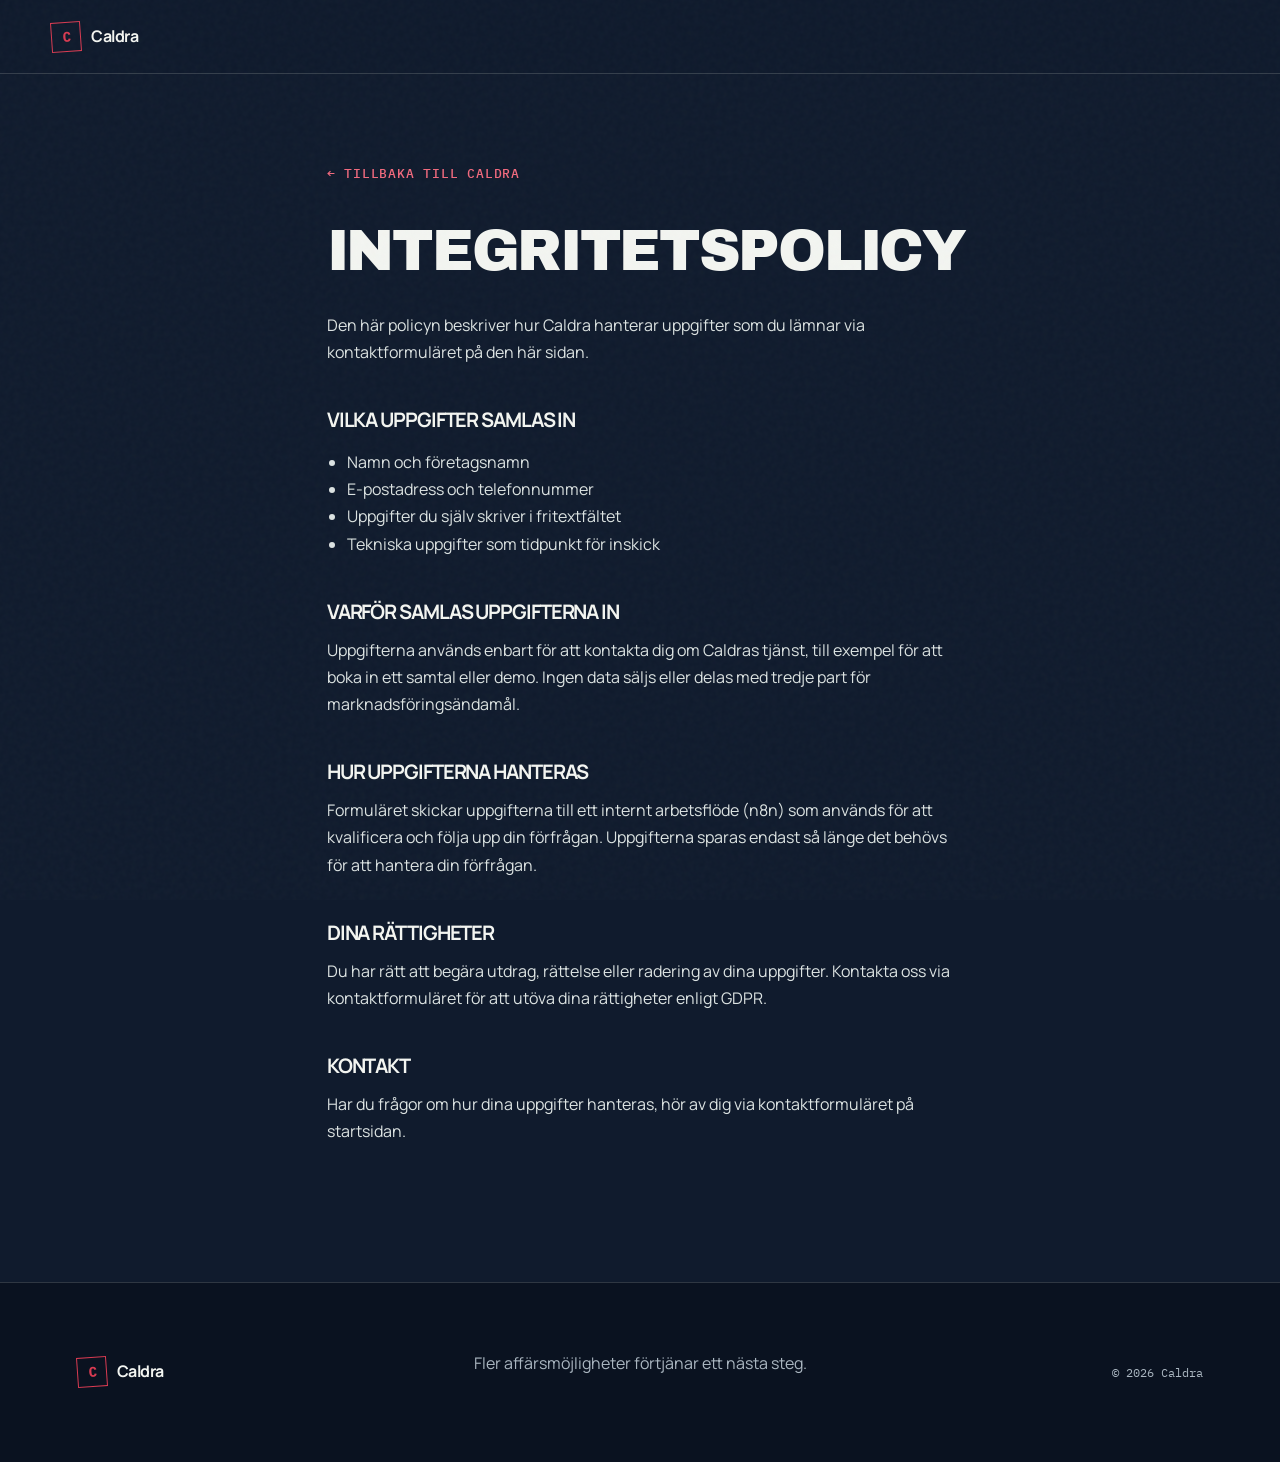
==== integritetspolicy.html @ e0c55755 "Add files via upload Första versionen" ====
<!doctype html>
<html lang="sv">
  <head>
    <meta charset="UTF-8" />
    <meta name="viewport" content="width=device-width, initial-scale=1.0" />
    <meta name="robots" content="noindex" />
    <title>Integritetspolicy | Caldra</title>
    <link href="https://fonts.googleapis.com/css2?family=Archivo+Black&family=IBM+Plex+Mono:wght@400;500&family=Manrope:wght@400;500;600;700&display=swap" rel="stylesheet" />
    <link rel="stylesheet" href="./styles.css" />
    <style>
      .policy { padding: 160px clamp(20px,6vw,96px) 120px; max-width: 780px; margin: 0 auto; }
      .policy h1 { font: 400 clamp(2.4rem,5vw,3.6rem)/1 var(--display); text-transform: uppercase; letter-spacing: -.04em; margin-bottom: 32px; }
      .policy h2 { font: 700 1.25rem var(--body); margin: 40px 0 12px; }
      .policy p, .policy li { color: var(--mist); line-height: 1.7; }
      .policy ul { padding-left: 20px; }
      .policy a.back { display: inline-block; margin-bottom: 40px; color: var(--red-soft); font: 500 13px var(--mono); text-transform: uppercase; letter-spacing: .06em; }
    </style>
  </head>
  <body>
    <div class="noise" aria-hidden="true"></div>
    <header class="site-header">
      <a class="brand" href="./index.html" aria-label="Caldra startsida">
        <span class="brand-mark">C</span>
        <span>Caldra</span>
      </a>
    </header>
    <main class="policy">
      <a class="back" href="./index.html#kontakt">← Tillbaka till Caldra</a>
      <h1>Integritetspolicy</h1>
      <p>Den här policyn beskriver hur Caldra hanterar uppgifter som du lämnar via kontaktformuläret på den här sidan.</p>

      <h2>Vilka uppgifter samlas in</h2>
      <ul>
        <li>Namn och företagsnamn</li>
        <li>E-postadress och telefonnummer</li>
        <li>Uppgifter du själv skriver i fritextfältet</li>
        <li>Tekniska uppgifter som tidpunkt för inskick</li>
      </ul>

      <h2>Varför samlas uppgifterna in</h2>
      <p>Uppgifterna används enbart för att kontakta dig om Caldras tjänst, till exempel för att boka in ett samtal eller demo. Ingen data säljs eller delas med tredje part för marknadsföringsändamål.</p>

      <h2>Hur uppgifterna hanteras</h2>
      <p>Formuläret skickar uppgifterna till ett internt arbetsflöde (n8n) som används för att kvalificera och följa upp din förfrågan. Uppgifterna sparas endast så länge det behövs för att hantera din förfrågan.</p>

      <h2>Dina rättigheter</h2>
      <p>Du har rätt att begära utdrag, rättelse eller radering av dina uppgifter. Kontakta oss via kontaktformuläret för att utöva dina rättigheter enligt GDPR.</p>

      <h2>Kontakt</h2>
      <p>Har du frågor om hur dina uppgifter hanteras, hör av dig via kontaktformuläret på startsidan.</p>
    </main>
    <footer>
      <a class="brand footer-brand" href="./index.html"><span class="brand-mark">C</span><span>Caldra</span></a>
      <p>Fler affärsmöjligheter förtjänar ett nästa steg.</p>
      <span>© <span id="year"></span> Caldra</span>
    </footer>
    <script>document.getElementById("year").textContent = new Date().getFullYear();</script>
  </body>
</html>
---- styles.css ----
:root {
  --ink: #101b2d;
  --ink-2: #17253a;
  --red: #d93b52;
  --red-soft: #f26a7e;
  --chalk: #f3f5f1;
  --mist: #dce3e2;
  --steel: #70818c;
  --line: rgba(243, 245, 241, 0.16);
  --display: "Archivo Black", sans-serif;
  --body: "Manrope", sans-serif;
  --mono: "IBM Plex Mono", monospace;
}

* { box-sizing: border-box; }
html { scroll-behavior: smooth; background: var(--ink); }
body { margin: 0; color: var(--chalk); background: var(--ink); font-family: var(--body); font-size: 16px; line-height: 1.6; overflow-x: hidden; }
a { color: inherit; text-decoration: none; }
button, input, textarea { font: inherit; }
button { color: inherit; }
.noise { position: fixed; inset: 0; pointer-events: none; z-index: 100; opacity: .045; background-image: url("data:image/svg+xml,%3Csvg viewBox='0 0 180 180' xmlns='http://www.w3.org/2000/svg'%3E%3Cfilter id='n'%3E%3CfeTurbulence type='fractalNoise' baseFrequency='.9' numOctaves='2' stitchTiles='stitch'/%3E%3C/filter%3E%3Crect width='100%25' height='100%25' filter='url(%23n)' opacity='.65'/%3E%3C/svg%3E"); }

.site-header { position: fixed; inset: 0 0 auto; z-index: 50; height: 74px; display: grid; grid-template-columns: 1fr auto 1fr; align-items: center; padding: 0 clamp(20px,4vw,64px); background: rgba(16,27,45,.82); border-bottom: 1px solid var(--line); backdrop-filter: blur(18px); }
.brand { display: inline-flex; width: max-content; align-items: center; gap: 10px; font-weight: 700; letter-spacing: -.03em; }
.brand-mark { display: grid; place-items: center; width: 30px; height: 30px; border: 1px solid var(--red); color: var(--red); font-family: var(--mono); font-size: 14px; transform: rotate(-4deg); }
nav { display: flex; gap: 34px; font-size: 14px; color: var(--mist); }
nav a { transition: color .2s ease; }
nav a:hover { color: var(--red-soft); }
.nav-cta { justify-self: end; border: 1px solid rgba(243,245,241,.5); border-radius: 10px; padding: 9px 14px; font-family: var(--mono); font-size: 12px; text-transform: uppercase; letter-spacing: .05em; transition: background .2s, color .2s, transform .2s; }
.nav-cta:hover { background: var(--chalk); color: var(--ink); }
.nav-cta:active { transform: translateY(1px); }

.hero { position: relative; min-height: 100svh; display: grid; place-items: center; overflow: hidden; padding: 130px clamp(20px,5vw,80px) 80px; isolation: isolate; }
.hero::before { content: ""; position: absolute; inset: 0; z-index: -2; background: radial-gradient(circle at 50% 55%, rgba(217,59,82,.12), transparent 31%), linear-gradient(140deg, var(--ink), #0c1524 68%); }
.signal-field { position: absolute; width: min(68vw, 820px); aspect-ratio: 1; right: -4vw; top: 49%; transform: translateY(-50%); z-index: -1; opacity: .95; }
.signal-field svg { width: 100%; height: 100%; overflow: visible; transform: rotate(-7deg); }
.orbit { fill: none; stroke: rgba(243,245,241,.12); stroke-width: 1; stroke-dasharray: 3 11; transform-origin: center; animation: rotate 28s linear infinite; }
.orbit-b { stroke: rgba(217,59,82,.33); stroke-dasharray: 2 7; animation-direction: reverse; animation-duration: 19s; }
.signal-path { fill: none; stroke: var(--red); stroke-width: 3; stroke-linecap: round; stroke-dasharray: 8 11; animation: dash 9s linear infinite; filter: drop-shadow(0 0 11px rgba(217,59,82,.55)); }
.pulse { fill: var(--chalk); animation: pulse 2.4s ease-in-out infinite; transform-origin: center; }
.pulse-b { animation-delay: -1.1s; fill: var(--red); }
.core { position: absolute; left: 50%; top: 50%; width: 150px; height: 150px; border: 1px solid rgba(243,245,241,.35); border-radius: 50%; transform: translate(-50%,-50%); box-shadow: 0 0 80px rgba(217,59,82,.13), inset 0 0 40px rgba(243,245,241,.04); animation: breathe 5s ease-in-out infinite; }
.core::before, .core::after { content: ""; position: absolute; inset: 19px; border: 1px solid rgba(217,59,82,.55); transform: rotate(45deg); }
.core::after { inset: 43px; background: var(--red); box-shadow: 0 0 30px rgba(217,59,82,.65); }
.hero-copy { width: min(1180px,100%); margin: auto; position: relative; }
.kicker, .section-label { font: 500 12px/1.4 var(--mono); text-transform: uppercase; letter-spacing: .12em; color: var(--red-soft); }
h1, h2, h3, p { margin-top: 0; }
h1 { max-width: 900px; margin-bottom: 28px; font: 400 clamp(3.4rem,8.2vw,8.5rem)/.88 var(--display); letter-spacing: -.065em; text-transform: uppercase; }
h1 em { color: transparent; -webkit-text-stroke: 1px var(--chalk); font-style: normal; }
.hero-intro { width: min(520px,80%); font-size: clamp(1.05rem,1.8vw,1.3rem); color: var(--mist); }
.hero-cta { display: inline-flex; align-items: center; gap: 25px; margin-top: 18px; background: var(--red); border-radius: 12px; padding: 15px 16px 15px 22px; font-weight: 700; transition: transform .25s ease, background .25s ease; }
.hero-cta b { display: grid; place-items: center; width: 34px; height: 34px; color: var(--ink); background: var(--chalk); border-radius: 8px; }
.hero-cta:hover { transform: translateY(-3px) rotate(-1deg); background: #e4475f; }
.hero-meter { position: absolute; right: clamp(20px,5vw,80px); bottom: 42px; width: min(360px, calc(100vw - 40px)); padding: 14px 16px; background: rgba(16,27,45,.78); border: 1px solid var(--line); backdrop-filter: blur(10px); font: 12px var(--mono); }
.meter-top, .meter-bottom { display: flex; justify-content: space-between; align-items: center; }
.meter-top strong { color: var(--red-soft); }
.meter-track { height: 2px; margin: 12px 0; background: rgba(243,245,241,.16); overflow: hidden; }
.meter-track i { display: block; width: 35%; height: 100%; background: var(--red); animation: scan 3.4s ease-in-out infinite; }
.status { color: var(--red-soft); }

section { padding: 120px clamp(20px,6vw,96px); }
h2 { font: 400 clamp(2.5rem,5.8vw,6rem)/.96 var(--display); letter-spacing: -.055em; text-transform: uppercase; }
.loss-section { position: relative; background: var(--chalk); color: var(--ink); display: grid; grid-template-columns: .7fr 1.3fr; gap: clamp(40px,8vw,130px); overflow: hidden; }
.section-number { position: absolute; right: -2vw; top: -80px; font: 400 clamp(12rem,28vw,28rem)/1 var(--display); color: rgba(16,27,45,.035); user-select: none; }
.loss-copy { position: relative; z-index: 1; align-self: start; }
.loss-copy h2 { font-size: clamp(2.7rem,5vw,5.5rem); }
.loss-copy > p:last-child { max-width: 56ch; color: #445060; }
.loss-ledger { position: relative; z-index: 1; border-top: 1px solid rgba(16,27,45,.25); }
.loss-ledger article { display: grid; grid-template-columns: 42px .75fr 1fr; gap: 18px; align-items: start; padding: 25px 0; border-bottom: 1px solid rgba(16,27,45,.2); }
.loss-ledger span { font: 12px var(--mono); color: var(--red); }
.loss-ledger h3 { margin: 0; font-size: 1.2rem; line-height: 1.25; }
.loss-ledger p { margin: 0; color: #586472; }

.method-section { background: var(--ink); }
.method-heading { max-width: 900px; margin-bottom: 70px; }
.process-rail { list-style: none; padding: 0; margin: 0; display: grid; grid-template-columns: repeat(4,1fr); border-top: 1px solid var(--line); }
.process-rail li { position: relative; min-height: 280px; padding: 28px 24px 24px 0; border-right: 1px solid var(--line); }
.process-rail li:not(:first-child) { padding-left: 24px; }
.process-rail li::before { content: ""; position: absolute; top: -5px; left: 0; width: 9px; height: 9px; background: var(--red); transform: rotate(45deg); }
.process-rail li:not(:first-child)::before { left: 24px; }
.process-rail b { font: 12px var(--mono); color: var(--red-soft); }
.process-rail h3 { margin-top: 72px; font-size: 1.25rem; }
.process-rail p { color: #a9b4bd; max-width: 26ch; }

.calculator-section { background: var(--mist); color: var(--ink); }
.calc-heading { max-width: 860px; margin-bottom: 60px; }
.calc-heading > p:last-child { max-width: 60ch; color: #4b5b66; }
.calculator-shell { display: grid; grid-template-columns: 1.1fr .9fr; border: 1px solid rgba(16,27,45,.24); background: rgba(243,245,241,.62); }
.calc-controls { padding: clamp(28px,5vw,70px); display: grid; gap: 16px; }
.calc-controls label { display: flex; justify-content: space-between; gap: 20px; font-weight: 700; }
.calc-controls output { font: 500 14px var(--mono); color: var(--red); }
input[type="range"] { width: 100%; margin: 0 0 21px; appearance: none; height: 3px; background: rgba(16,27,45,.22); }
input[type="range"]::-moz-range-thumb { width: 12px; height: 12px; border-radius: 0; background: var(--red); border: 4px solid var(--chalk); box-shadow: 0 0 0 1px var(--red); cursor: grab; }
input[type="range"]::-webkit-slider-thumb { appearance: none; width: 19px; height: 19px; border-radius: 0; background: var(--red); border: 4px solid var(--chalk); box-shadow: 0 0 0 1px var(--red); cursor: grab; }
.calc-results { display: flex; flex-direction: column; justify-content: center; padding: clamp(28px,5vw,70px); background: var(--red); color: var(--chalk); }
.result-caption { font: 12px var(--mono); text-transform: uppercase; letter-spacing: .08em; }
.calc-results > strong { font: 400 clamp(2.8rem,5.5vw,6rem)/1 var(--display); letter-spacing: -.055em; margin: 14px 0 28px; }
.result-divider { height: 1px; background: rgba(243,245,241,.32); margin-bottom: 22px; }
.result-row { display: flex; justify-content: space-between; gap: 16px; margin-bottom: 11px; }
.result-row b { font-family: var(--mono); }
.calc-results > p { color: rgba(243,245,241,.75); font-size: 13px; margin-top: 20px; }
.calc-cta { display: flex; justify-content: space-between; align-items: center; margin-top: 26px; padding: 15px 17px; border: 1px solid rgba(243,245,241,.72); border-radius: 12px; font-weight: 700; transition: background .2s ease, color .2s ease; }
.calc-cta:hover { background: var(--chalk); color: var(--red); }
.calc-cta span { transition: transform .2s; }
.calc-cta:hover span { transform: translateX(6px); }

.assumptions { display: grid; grid-template-columns: 1fr 1.1fr; gap: clamp(45px,10vw,150px); background: #0c1524; }
.assumptions h2 { font-size: clamp(2.6rem,4.6vw,5rem); }
.assumptions details { grid-column: 2; border-top: 1px solid var(--line); padding: 22px 0; }
.assumptions details:last-child { border-bottom: 1px solid var(--line); }
.assumptions h2 + details { grid-row: 1; }
.assumptions summary { cursor: pointer; font-weight: 700; list-style: none; display: flex; justify-content: space-between; gap: 18px; }
.assumptions summary::after { content: "+"; color: var(--red-soft); font: 20px var(--mono); }
.assumptions details[open] summary::after { content: "−"; }
.assumptions details p { color: #aab6c0; max-width: 64ch; padding-right: 20px; }

.contact-section { background: var(--red); display: grid; grid-template-columns: .85fr 1.15fr; gap: clamp(40px,8vw,120px); color: var(--chalk); }
.contact-copy { align-self: start; position: sticky; top: 110px; }
.contact-copy .section-label { color: var(--ink); }
.contact-copy h2 { font-size: clamp(3rem,5.4vw,5.8rem); }
.contact-copy > p { max-width: 50ch; }
.connection-note { margin-top: 42px; padding: 18px 0; border-top: 1px solid rgba(243,245,241,.34); border-bottom: 1px solid rgba(243,245,241,.34); display: grid; grid-template-columns: 12px 1fr; column-gap: 12px; }
.connection-note > span { width: 9px; height: 9px; margin-top: 7px; background: var(--chalk); transform: rotate(45deg); }
.connection-note small { grid-column: 2; color: rgba(243,245,241,.72); }
.lead-form { background: var(--chalk); color: var(--ink); padding: clamp(25px,5vw,58px); }
.field-grid { display: grid; grid-template-columns: 1fr 1fr; gap: 18px; }
.lead-form label { display: grid; gap: 8px; margin-bottom: 19px; font: 500 13px var(--mono); }
.lead-form input:not([type="checkbox"]), .lead-form textarea { width: 100%; border: 0; border-bottom: 1px solid rgba(16,27,45,.34); border-radius: 0; background: transparent; padding: 11px 2px; color: var(--ink); outline: 0; transition: border-color .2s, box-shadow .2s; }
.lead-form input:focus, .lead-form textarea:focus { border-color: var(--red); box-shadow: 0 2px 0 rgba(217,59,82,.18); }
.lead-form input[aria-invalid="true"] { border-color: var(--red); }
.consent { grid-template-columns: auto 1fr; align-items: start; font-family: var(--body) !important; font-size: 14px !important; }
.consent input { margin: 5px 4px 0 0; accent-color: var(--red); }
.consent a { color: var(--red); text-decoration: underline; text-underline-offset: 2px; }
.form-error { min-height: 24px; color: #9f1f35; font-size: 14px; }
.lead-form button { width: 100%; border: 0; border-radius: 12px; background: var(--ink); color: var(--chalk); padding: 19px 20px; display: flex; justify-content: space-between; align-items: center; cursor: pointer; font-weight: 700; }
.lead-form button i { width: 25%; height: 2px; background: var(--red); transition: width .35s ease; }
.lead-form button:hover i { width: 42%; }
.lead-form button:active { transform: translateY(1px); }
.form-success { display: none; margin-top: 18px; padding: 18px; border: 1px solid rgba(16,27,45,.25); gap: 5px; }
.form-success.show { display: grid; }
.form-success span { color: #4d5d69; }

footer { min-height: 180px; display: grid; grid-template-columns: 1fr auto 1fr; align-items: center; gap: 30px; padding: 45px clamp(20px,6vw,96px); background: #0a1220; border-top: 1px solid var(--line); color: #aab6c0; }
footer > span { justify-self: end; font: 12px var(--mono); }
.footer-brand { color: var(--chalk); }

@keyframes rotate { to { transform: rotate(360deg); } }
@keyframes dash { to { stroke-dashoffset: -190; } }
@keyframes pulse { 0%,100% { transform: scale(.7); opacity: .45; } 50% { transform: scale(1.4); opacity: 1; } }
@keyframes breathe { 0%,100% { transform: translate(-50%,-50%) scale(.96); } 50% { transform: translate(-50%,-50%) scale(1.04); } }
@keyframes scan { 0% { transform: translateX(-100%); } 60%,100% { transform: translateX(290%); } }

@media (max-width: 900px) {
  .hero { align-items: start; padding-top: 145px; }
  .signal-field { width: 110vw; right: -40vw; top: 63%; opacity: .62; }
  .hero-intro { width: 100%; max-width: 520px; }
  .hero-meter { left: 20px; right: auto; bottom: 24px; }
  .loss-section, .calculator-shell, .assumptions, .contact-section { grid-template-columns: 1fr; }
  .assumptions details, .assumptions h2 + details { grid-column: 1; grid-row: auto; }
  .contact-copy { position: static; }
}

@media (min-width: 601px) and (max-width: 900px) {
  .process-rail { grid-template-columns: repeat(2, 1fr); border-top: 0; border-bottom: 1px solid var(--line); }
  .process-rail li, .process-rail li:not(:first-child) { min-height: 230px; padding: 28px 24px 28px 0; border-top: 1px solid var(--line); border-right: 1px solid var(--line); }
  .process-rail li:nth-child(even) { padding-left: 24px; border-right: 0; }
  .process-rail li:nth-child(odd)::before { left: 0; }
  .process-rail h3 { margin-top: 44px; }
}

@media (max-width: 700px) {
  .site-header { grid-template-columns: 1fr auto; }
  nav { display: none; }
}

@media (max-width: 600px) {
  .site-header { height: 66px; }
  .nav-cta { font-size: 11px; padding: 11px 14px; }
  .hero { padding-top: 118px; min-height: 780px; }
  h1 { font-size: clamp(3.1rem,15vw,5rem); }
  h2, .loss-copy h2, .assumptions h2, .contact-copy h2 { font-size: clamp(1.9rem, 9.4vw, 2.6rem); overflow-wrap: break-word; hyphens: auto; }
  section { padding-top: 82px; padding-bottom: 82px; }
  .loss-ledger article { grid-template-columns: 35px 1fr; }
  .loss-ledger article p { grid-column: 2; }
  .process-rail { grid-template-columns: 1fr; border-top: 0; border-left: 1px solid var(--line); }
  .process-rail li, .process-rail li:not(:first-child) { min-height: auto; padding: 18px 0 34px 24px; border-right: 0; }
  .process-rail li::before, .process-rail li:not(:first-child)::before { left: -5px; top: 24px; }
  .process-rail h3 { margin-top: 18px; }
  .calc-results > strong { font-size: clamp(2.2rem, 13vw, 3.2rem); }
  .field-grid { grid-template-columns: 1fr; gap: 0; }
  .lead-form input:not([type="checkbox"]), .lead-form textarea { font-size: 16px; }
  footer { grid-template-columns: 1fr; text-align: left; }
  footer > span { justify-self: start; }
}

@media (pointer: coarse) {
  input[type="range"] { height: 6px; }
  input[type="range"]::-webkit-slider-thumb { width: 28px; height: 28px; }
  input[type="range"]::-moz-range-thumb { width: 20px; height: 20px; }
  .nav-cta, .hero-cta, .calc-cta, .lead-form button { min-height: 48px; }
  .nav-cta { display: inline-flex; align-items: center; }
}

@media (max-height: 520px) and (orientation: landscape) {
  .hero { min-height: auto; padding-top: 110px; }
  .hero-meter { position: relative; left: auto; right: auto; bottom: auto; margin-top: 28px; justify-self: start; }
}
@media (prefers-reduced-motion: reduce) {
  html { scroll-behavior: auto; }
  *, *::before, *::after { animation-duration: .001ms !important; animation-iteration-count: 1 !important; transition-duration: .001ms !important; }
}
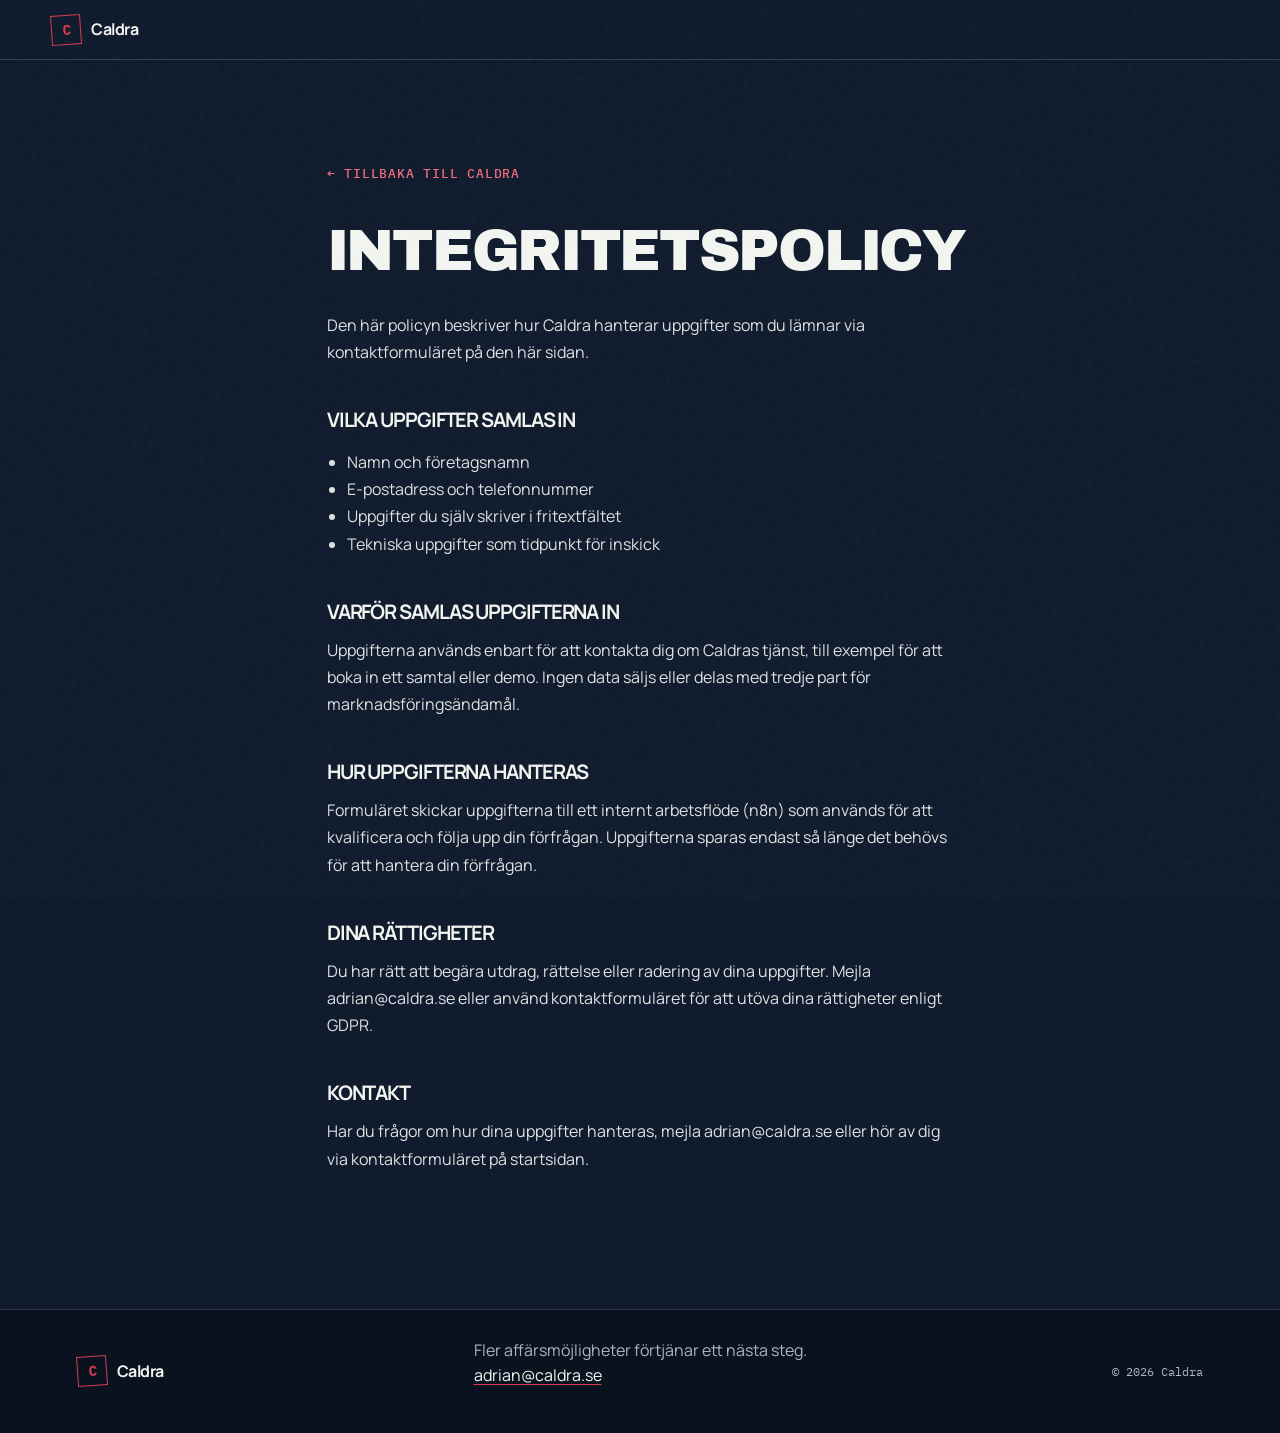
==== commit 3bc092b4: "Remove hero meter box, new contact heading, tighter FAQ, contact email - Remove the "Lead i uppföljn" ====
--- a/integritetspolicy.html
+++ b/integritetspolicy.html
@@ -44,14 +44,14 @@
       <p>Formuläret skickar uppgifterna till ett internt arbetsflöde (n8n) som används för att kvalificera och följa upp din förfrågan. Uppgifterna sparas endast så länge det behövs för att hantera din förfrågan.</p>
 
       <h2>Dina rättigheter</h2>
-      <p>Du har rätt att begära utdrag, rättelse eller radering av dina uppgifter. Kontakta oss via kontaktformuläret för att utöva dina rättigheter enligt GDPR.</p>
+      <p>Du har rätt att begära utdrag, rättelse eller radering av dina uppgifter. Mejla <a href="mailto:adrian@caldra.se">adrian@caldra.se</a> eller använd kontaktformuläret för att utöva dina rättigheter enligt GDPR.</p>
 
       <h2>Kontakt</h2>
-      <p>Har du frågor om hur dina uppgifter hanteras, hör av dig via kontaktformuläret på startsidan.</p>
+      <p>Har du frågor om hur dina uppgifter hanteras, mejla <a href="mailto:adrian@caldra.se">adrian@caldra.se</a> eller hör av dig via kontaktformuläret på startsidan.</p>
     </main>
     <footer>
       <a class="brand footer-brand" href="./index.html"><span class="brand-mark">C</span><span>Caldra</span></a>
-      <p>Fler affärsmöjligheter förtjänar ett nästa steg.</p>
+      <p>Fler affärsmöjligheter förtjänar ett nästa steg.<br /><a class="footer-mail" href="mailto:adrian@caldra.se">adrian@caldra.se</a></p>
       <span>© <span id="year"></span> Caldra</span>
     </footer>
     <script>document.getElementById("year").textContent = new Date().getFullYear();</script>
--- a/styles.css
+++ b/styles.css
@@ -20,7 +20,7 @@
 button { color: inherit; }
 .noise { position: fixed; inset: 0; pointer-events: none; z-index: 100; opacity: .045; background-image: url("data:image/svg+xml,%3Csvg viewBox='0 0 180 180' xmlns='http://www.w3.org/2000/svg'%3E%3Cfilter id='n'%3E%3CfeTurbulence type='fractalNoise' baseFrequency='.9' numOctaves='2' stitchTiles='stitch'/%3E%3C/filter%3E%3Crect width='100%25' height='100%25' filter='url(%23n)' opacity='.65'/%3E%3C/svg%3E"); }
 
-.site-header { position: fixed; inset: 0 0 auto; z-index: 50; height: 74px; display: grid; grid-template-columns: 1fr auto 1fr; align-items: center; padding: 0 clamp(20px,4vw,64px); background: rgba(16,27,45,.82); border-bottom: 1px solid var(--line); backdrop-filter: blur(18px); }
+.site-header { position: fixed; inset: 0 0 auto; z-index: 50; height: 60px; display: grid; grid-template-columns: 1fr auto 1fr; align-items: center; padding: 0 clamp(20px,4vw,64px); background: rgba(16,27,45,.82); border-bottom: 1px solid var(--line); backdrop-filter: blur(18px); }
 .brand { display: inline-flex; width: max-content; align-items: center; gap: 10px; font-weight: 700; letter-spacing: -.03em; }
 .brand-mark { display: grid; place-items: center; width: 30px; height: 30px; border: 1px solid var(--red); color: var(--red); font-family: var(--mono); font-size: 14px; transform: rotate(-4deg); }
 nav { display: flex; gap: 34px; font-size: 14px; color: var(--mist); }
@@ -51,12 +51,6 @@
 .hero-cta { display: inline-flex; align-items: center; gap: 25px; margin-top: 18px; background: var(--red); border-radius: 12px; padding: 15px 16px 15px 22px; font-weight: 700; transition: transform .25s ease, background .25s ease; }
 .hero-cta b { display: grid; place-items: center; width: 34px; height: 34px; color: var(--ink); background: var(--chalk); border-radius: 8px; }
 .hero-cta:hover { transform: translateY(-3px) rotate(-1deg); background: #e4475f; }
-.hero-meter { position: absolute; right: clamp(20px,5vw,80px); bottom: 42px; width: min(360px, calc(100vw - 40px)); padding: 14px 16px; background: rgba(16,27,45,.78); border: 1px solid var(--line); backdrop-filter: blur(10px); font: 12px var(--mono); }
-.meter-top, .meter-bottom { display: flex; justify-content: space-between; align-items: center; }
-.meter-top strong { color: var(--red-soft); }
-.meter-track { height: 2px; margin: 12px 0; background: rgba(243,245,241,.16); overflow: hidden; }
-.meter-track i { display: block; width: 35%; height: 100%; background: var(--red); animation: scan 3.4s ease-in-out infinite; }
-.status { color: var(--red-soft); }
 
 section { padding: 120px clamp(20px,6vw,96px); }
 h2 { font: 400 clamp(2.5rem,5.8vw,6rem)/.96 var(--display); letter-spacing: -.055em; text-transform: uppercase; }
@@ -104,11 +98,10 @@
 .calc-cta span { transition: transform .2s; }
 .calc-cta:hover span { transform: translateX(6px); }
 
-.assumptions { display: grid; grid-template-columns: 1fr 1.1fr; gap: clamp(45px,10vw,150px); background: #0c1524; }
-.assumptions h2 { font-size: clamp(2.6rem,4.6vw,5rem); }
+.assumptions { display: grid; grid-template-columns: 1fr 1.1fr; column-gap: clamp(45px,10vw,150px); row-gap: 0; grid-template-rows: repeat(3, auto) 1fr; background: #0c1524; }
+.assumptions h2 { grid-column: 1; grid-row: 1 / span 4; font-size: clamp(2.6rem,4.6vw,5rem); }
 .assumptions details { grid-column: 2; border-top: 1px solid var(--line); padding: 22px 0; }
 .assumptions details:last-child { border-bottom: 1px solid var(--line); }
-.assumptions h2 + details { grid-row: 1; }
 .assumptions summary { cursor: pointer; font-weight: 700; list-style: none; display: flex; justify-content: space-between; gap: 18px; }
 .assumptions summary::after { content: "+"; color: var(--red-soft); font: 20px var(--mono); }
 .assumptions details[open] summary::after { content: "−"; }
@@ -140,23 +133,27 @@
 .form-success.show { display: grid; }
 .form-success span { color: #4d5d69; }
 
-footer { min-height: 180px; display: grid; grid-template-columns: 1fr auto 1fr; align-items: center; gap: 30px; padding: 45px clamp(20px,6vw,96px); background: #0a1220; border-top: 1px solid var(--line); color: #aab6c0; }
+footer { min-height: 110px; display: grid; grid-template-columns: 1fr auto 1fr; align-items: center; gap: 20px; padding: 28px clamp(20px,6vw,96px); background: #0a1220; border-top: 1px solid var(--line); color: #aab6c0; }
 footer > span { justify-self: end; font: 12px var(--mono); }
 .footer-brand { color: var(--chalk); }
+.contact-mail { color: inherit; font-weight: 700; text-decoration: underline; text-decoration-color: currentColor; text-underline-offset: 3px; }
+.footer-mail { color: var(--chalk); text-decoration: underline; text-decoration-color: var(--red); text-underline-offset: 3px; }
+.footer-mail:hover { color: var(--red-soft); }
+.contact-mail:hover { color: var(--ink); }
 
 @keyframes rotate { to { transform: rotate(360deg); } }
 @keyframes dash { to { stroke-dashoffset: -190; } }
 @keyframes pulse { 0%,100% { transform: scale(.7); opacity: .45; } 50% { transform: scale(1.4); opacity: 1; } }
 @keyframes breathe { 0%,100% { transform: translate(-50%,-50%) scale(.96); } 50% { transform: translate(-50%,-50%) scale(1.04); } }
-@keyframes scan { 0% { transform: translateX(-100%); } 60%,100% { transform: translateX(290%); } }
 
 @media (max-width: 900px) {
   .hero { align-items: start; padding-top: 145px; }
   .signal-field { width: 110vw; right: -40vw; top: 63%; opacity: .62; }
   .hero-intro { width: 100%; max-width: 520px; }
-  .hero-meter { left: 20px; right: auto; bottom: 24px; }
   .loss-section, .calculator-shell, .assumptions, .contact-section { grid-template-columns: 1fr; }
-  .assumptions details, .assumptions h2 + details { grid-column: 1; grid-row: auto; }
+  .assumptions { grid-template-rows: none; }
+  .assumptions h2 { grid-row: auto; }
+  .assumptions details { grid-column: 1; grid-row: auto; }
   .contact-copy { position: static; }
 }
 
@@ -174,7 +171,7 @@
 }
 
 @media (max-width: 600px) {
-  .site-header { height: 66px; }
+  .site-header { height: 56px; }
   .nav-cta { font-size: 11px; padding: 11px 14px; }
   .hero { padding-top: 118px; min-height: 780px; }
   h1 { font-size: clamp(3.1rem,15vw,5rem); }
@@ -203,7 +200,6 @@
 
 @media (max-height: 520px) and (orientation: landscape) {
   .hero { min-height: auto; padding-top: 110px; }
-  .hero-meter { position: relative; left: auto; right: auto; bottom: auto; margin-top: 28px; justify-self: start; }
 }
 @media (prefers-reduced-motion: reduce) {
   html { scroll-behavior: auto; }
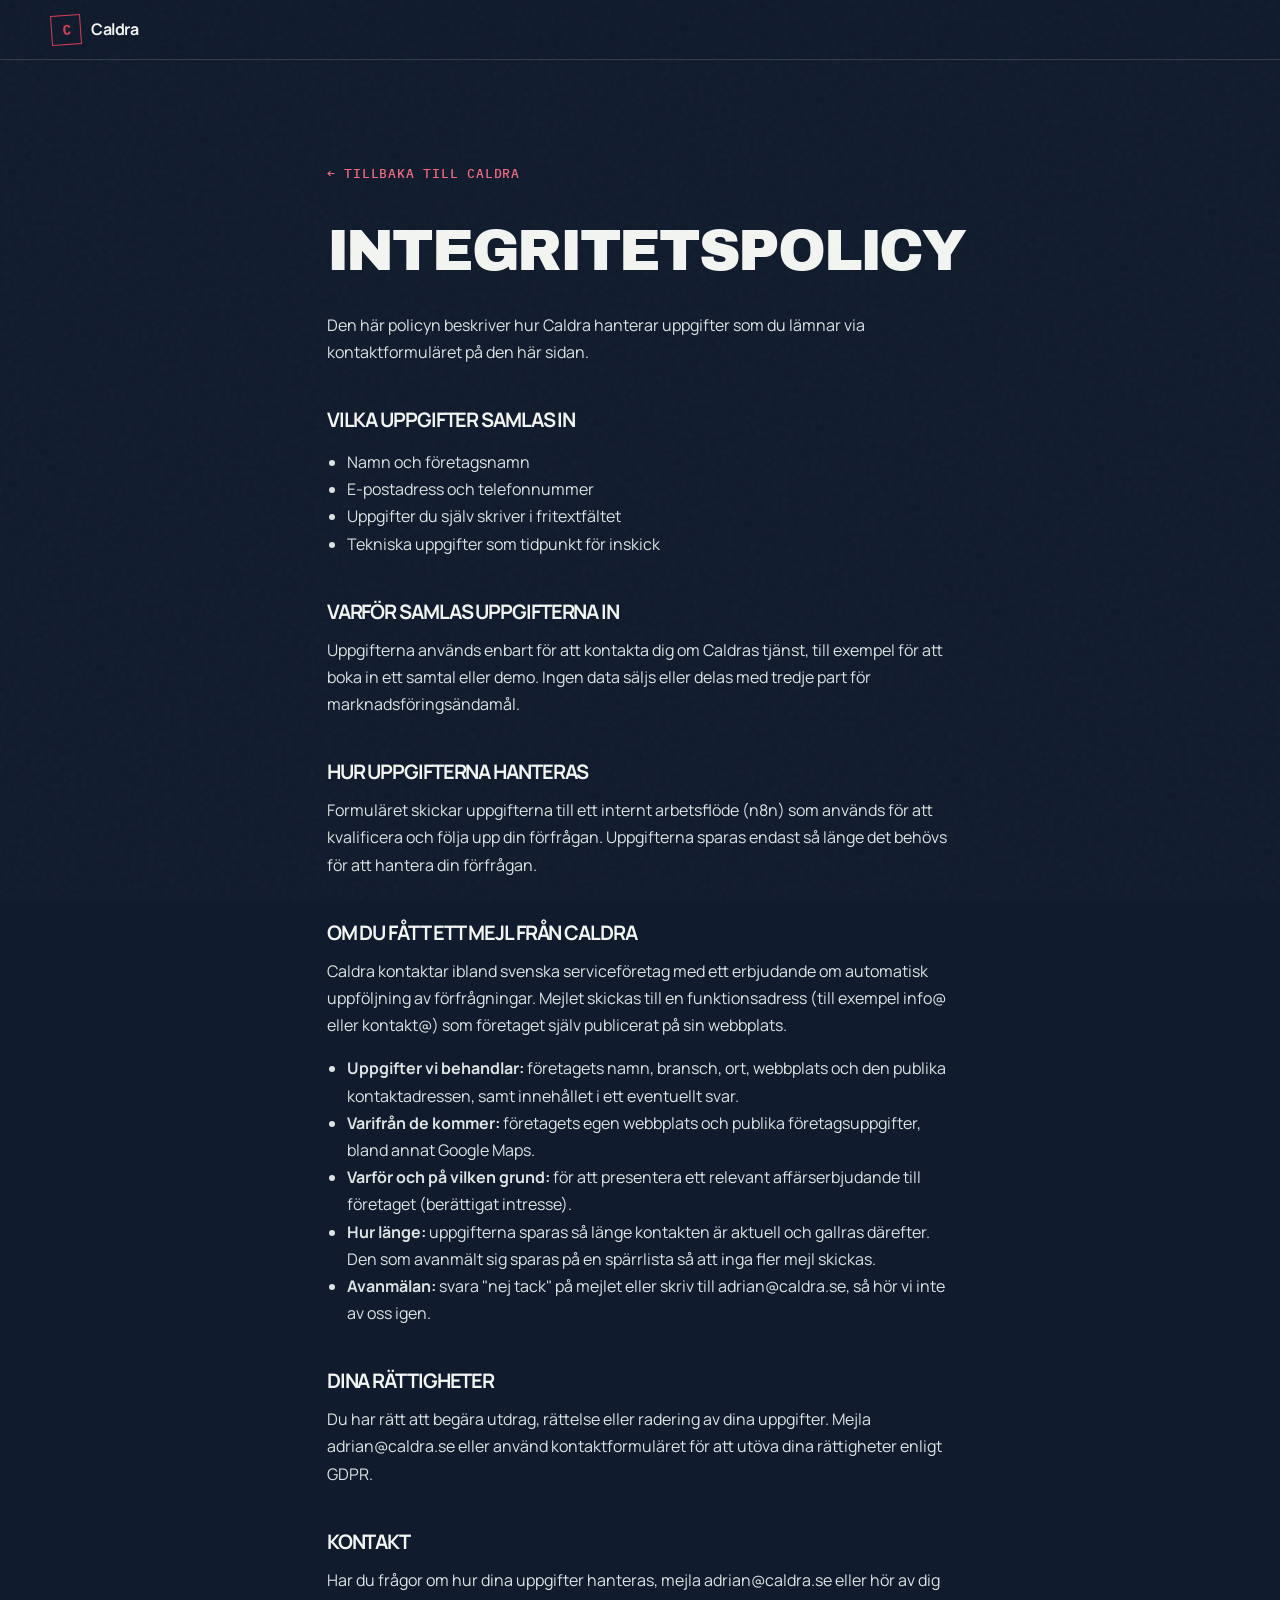
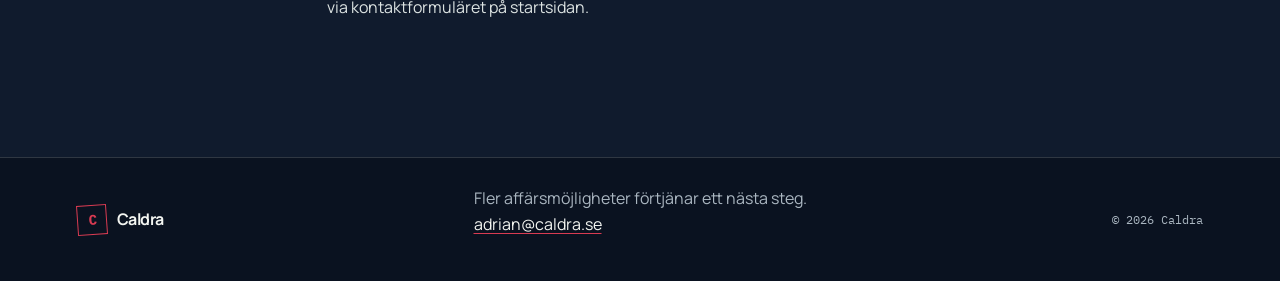
==== commit a169dc42: "Policy for utskick, botspärr i formuläret" ====
--- a/integritetspolicy.html
+++ b/integritetspolicy.html
@@ -43,6 +43,16 @@
       <h2>Hur uppgifterna hanteras</h2>
       <p>Formuläret skickar uppgifterna till ett internt arbetsflöde (n8n) som används för att kvalificera och följa upp din förfrågan. Uppgifterna sparas endast så länge det behövs för att hantera din förfrågan.</p>
 
+      <h2>Om du fått ett mejl från Caldra</h2>
+      <p>Caldra kontaktar ibland svenska serviceföretag med ett erbjudande om automatisk uppföljning av förfrågningar. Mejlet skickas till en funktionsadress (till exempel info@ eller kontakt@) som företaget själv publicerat på sin webbplats.</p>
+      <ul>
+        <li><b>Uppgifter vi behandlar:</b> företagets namn, bransch, ort, webbplats och den publika kontaktadressen, samt innehållet i ett eventuellt svar.</li>
+        <li><b>Varifrån de kommer:</b> företagets egen webbplats och publika företagsuppgifter, bland annat Google Maps.</li>
+        <li><b>Varför och på vilken grund:</b> för att presentera ett relevant affärserbjudande till företaget (berättigat intresse).</li>
+        <li><b>Hur länge:</b> uppgifterna sparas så länge kontakten är aktuell och gallras därefter. Den som avanmält sig sparas på en spärrlista så att inga fler mejl skickas.</li>
+        <li><b>Avanmälan:</b> svara "nej tack" på mejlet eller skriv till <a href="mailto:adrian@caldra.se">adrian@caldra.se</a>, så hör vi inte av oss igen.</li>
+      </ul>
+
       <h2>Dina rättigheter</h2>
       <p>Du har rätt att begära utdrag, rättelse eller radering av dina uppgifter. Mejla <a href="mailto:adrian@caldra.se">adrian@caldra.se</a> eller använd kontaktformuläret för att utöva dina rättigheter enligt GDPR.</p>
 
--- a/styles.css
+++ b/styles.css
@@ -129,7 +129,7 @@
 .lead-form button i { width: 25%; height: 2px; background: var(--red); transition: width .35s ease; }
 .lead-form button:hover i { width: 42%; }
 .lead-form button:active { transform: translateY(1px); }
-.form-success { display: none; margin-top: 18px; padding: 18px; border: 1px solid rgba(16,27,45,.25); gap: 5px; }
+.form-success { display: none; margin-top: 18px; padding: 18px; border: 1px solid rgba(16,27,45,.25); border-radius: 12px; gap: 5px; }
 .form-success.show { display: grid; }
 .form-success span { color: #4d5d69; }
 
@@ -205,3 +205,5 @@
   html { scroll-behavior: auto; }
   *, *::before, *::after { animation-duration: .001ms !important; animation-iteration-count: 1 !important; transition-duration: .001ms !important; }
 }
+
+.hp { position: absolute; left: -9999px; width: 1px; height: 1px; overflow: hidden; }
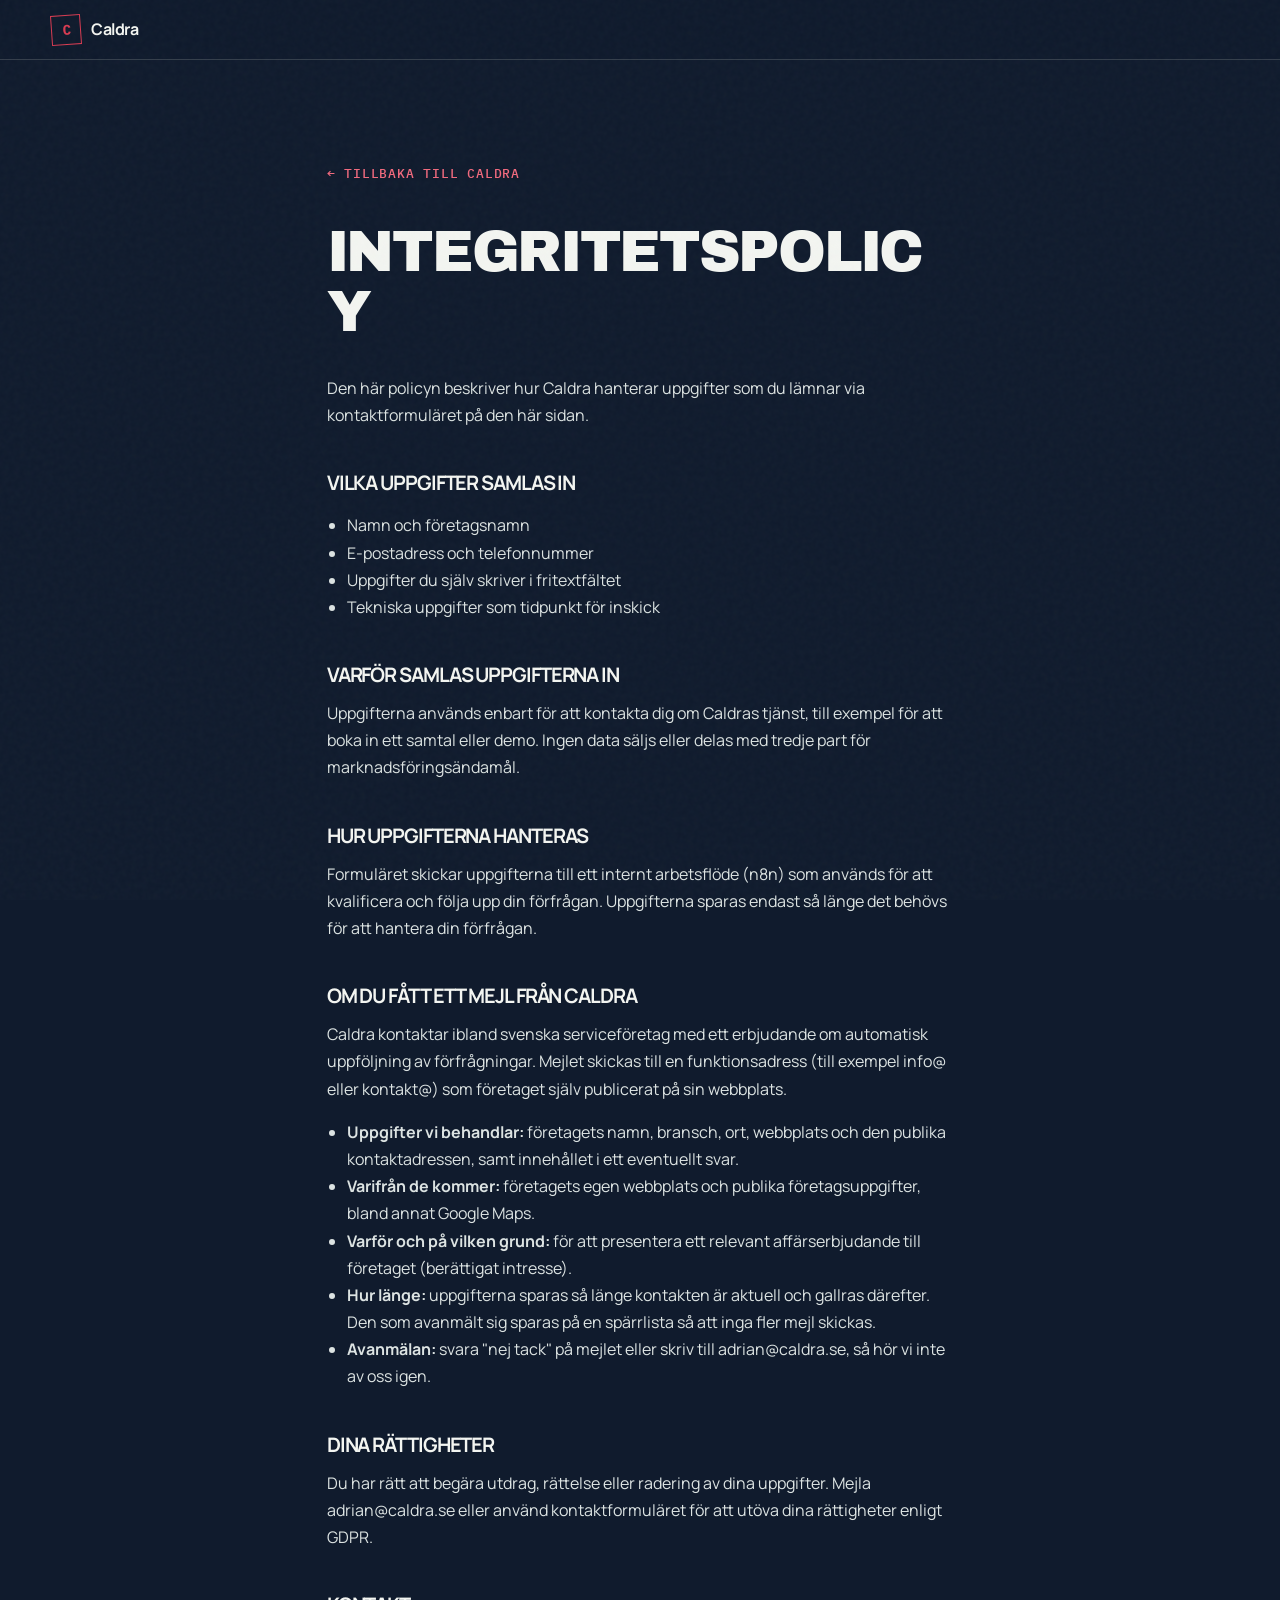
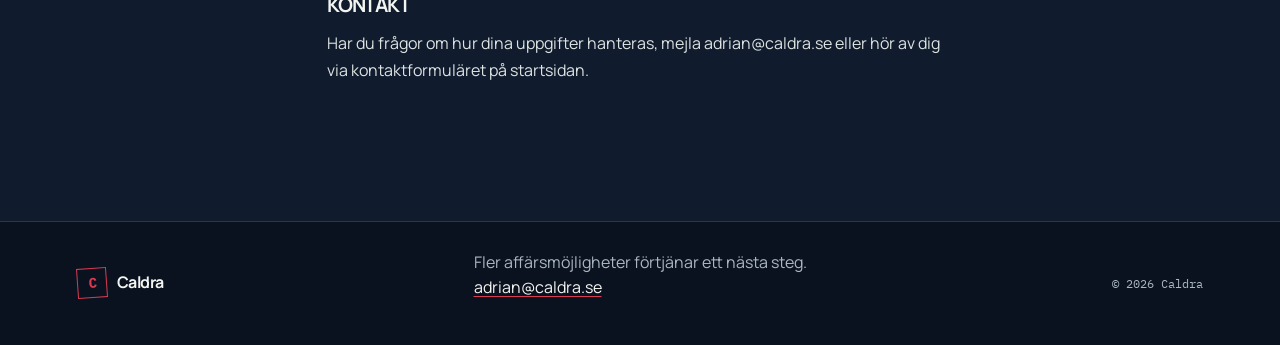
==== commit ce7f389a: "Make privacy policy page responsive for mobile and tablet" ====
--- a/integritetspolicy.html
+++ b/integritetspolicy.html
@@ -9,11 +9,21 @@
     <link rel="stylesheet" href="./styles.css" />
     <style>
       .policy { padding: 160px clamp(20px,6vw,96px) 120px; max-width: 780px; margin: 0 auto; }
-      .policy h1 { font: 400 clamp(2.4rem,5vw,3.6rem)/1 var(--display); text-transform: uppercase; letter-spacing: -.04em; margin-bottom: 32px; }
+      /* Rubriken är ett långt ord, så storleken följer skärmbredden (ryms alltid) och får aldrig bredda sidan. */
+      .policy h1 { font: 400 clamp(1.4rem,6.4vw,3.6rem)/1.05 var(--display); text-transform: uppercase; letter-spacing: -.04em; margin-bottom: 32px; overflow-wrap: anywhere; hyphens: auto; }
       .policy h2 { font: 700 1.25rem var(--body); margin: 40px 0 12px; }
-      .policy p, .policy li { color: var(--mist); line-height: 1.7; }
+      .policy p, .policy li { color: var(--mist); line-height: 1.7; overflow-wrap: break-word; }
       .policy ul { padding-left: 20px; }
+      .policy a { overflow-wrap: anywhere; }
       .policy a.back { display: inline-block; margin-bottom: 40px; color: var(--red-soft); font: 500 13px var(--mono); text-transform: uppercase; letter-spacing: .06em; }
+      @media (max-width: 900px) { .policy { padding-top: 140px; padding-bottom: 96px; } }
+      @media (max-width: 640px) {
+        .policy { padding-top: 112px; padding-bottom: 64px; }
+        .policy a.back { margin-bottom: 28px; }
+        .policy h1 { margin-bottom: 24px; }
+        .policy h2 { font-size: 1.1rem; margin: 32px 0 10px; }
+        .policy p, .policy li { line-height: 1.65; }
+      }
     </style>
   </head>
   <body>
--- a/styles.css
+++ b/styles.css
@@ -80,6 +80,7 @@
 .calc-heading { max-width: 860px; margin-bottom: 60px; }
 .calc-heading > p:last-child { max-width: 60ch; color: #4b5b66; }
 .calculator-shell { display: grid; grid-template-columns: 1.1fr .9fr; border: 1px solid rgba(16,27,45,.24); background: rgba(243,245,241,.62); }
+.calculator-shell > * { min-width: 0; }
 .calc-controls { padding: clamp(28px,5vw,70px); display: grid; gap: 16px; }
 .calc-controls label { display: flex; justify-content: space-between; gap: 20px; font-weight: 700; }
 .calc-controls output { font: 500 14px var(--mono); color: var(--red); }
@@ -90,7 +91,7 @@
 .result-caption { font: 12px var(--mono); text-transform: uppercase; letter-spacing: .08em; }
 .calc-results > strong { font: 400 clamp(2.8rem,5.5vw,6rem)/1 var(--display); letter-spacing: -.055em; margin: 14px 0 28px; }
 .result-divider { height: 1px; background: rgba(243,245,241,.32); margin-bottom: 22px; }
-.result-row { display: flex; justify-content: space-between; gap: 16px; margin-bottom: 11px; }
+.result-row { display: flex; flex-wrap: wrap; justify-content: space-between; gap: 4px 16px; margin-bottom: 11px; }
 .result-row b { font-family: var(--mono); }
 .calc-results > p { color: rgba(243,245,241,.75); font-size: 13px; margin-top: 20px; }
 .calc-cta { display: flex; justify-content: space-between; align-items: center; margin-top: 26px; padding: 15px 17px; border: 1px solid rgba(243,245,241,.72); border-radius: 12px; font-weight: 700; transition: background .2s ease, color .2s ease; }
@@ -206,4 +207,4 @@
   *, *::before, *::after { animation-duration: .001ms !important; animation-iteration-count: 1 !important; transition-duration: .001ms !important; }
 }
 
-.hp { position: absolute; left: -9999px; width: 1px; height: 1px; overflow: hidden; }
+.hp { position: absolute; left: -9999px; width: 1px; height: 1px; overflow: hidden; }
